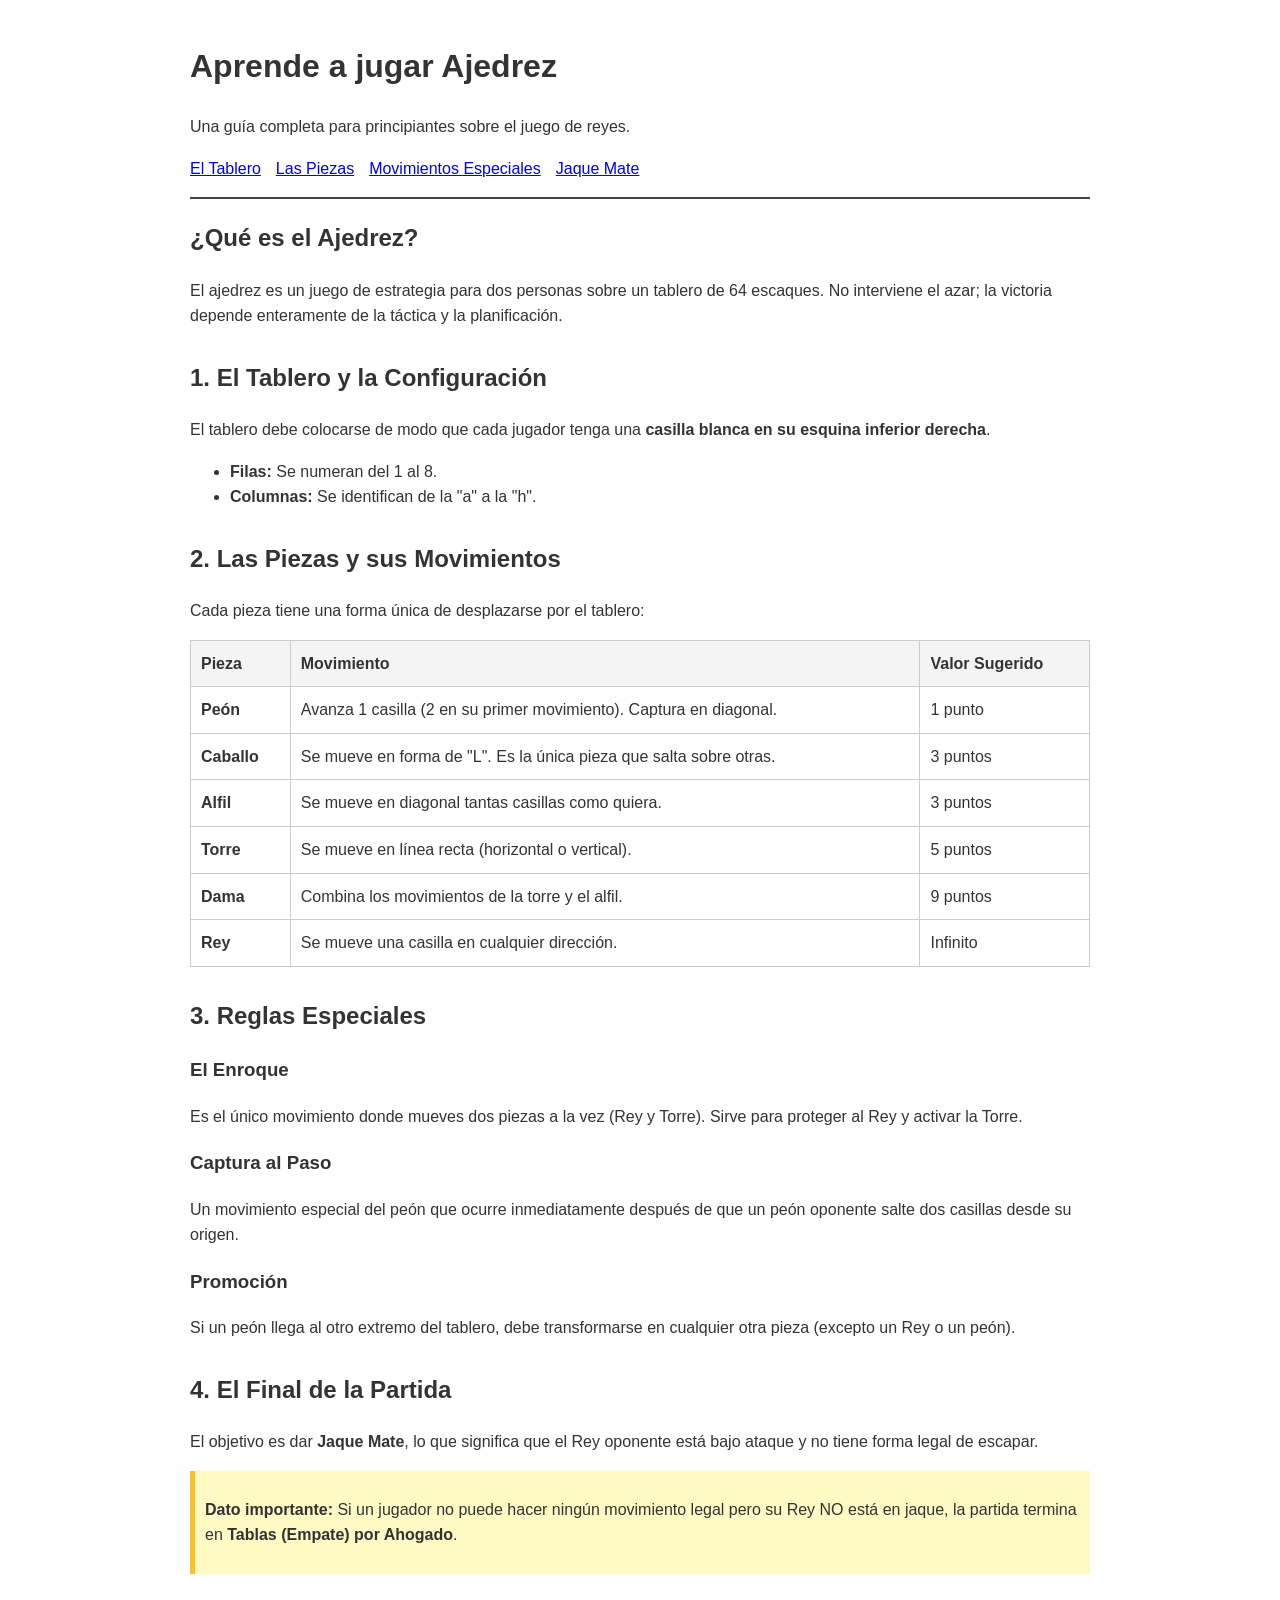
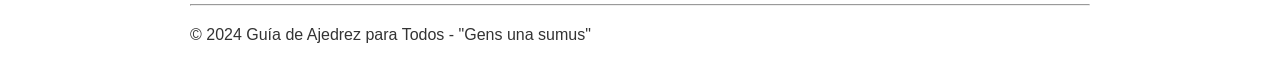
==== JugarChess.html @ 2c33f97e "cambio 1" ====
<!DOCTYPE html>
<html lang="es">
<head>
    <meta charset="UTF-8">
    <meta name="viewport" content="width=device-width, initial-scale=1.0">
    <title>Guía de Ajedrez</title>
    <style>
        body { font-family: sans-serif; line-height: 1.6; color: #333; max-width: 900px; margin: 0 auto; padding: 20px; }
        header { border-bottom: 2px solid #444; margin-bottom: 20px; }
        nav ul { list-style: none; padding: 0; display: flex; gap: 15px; }
        section { margin-bottom: 30px; }
        table { width: 100%; border-collapse: collapse; margin: 15px 0; }
        th, td { border: 1px solid #ccc; padding: 10px; text-align: left; }
        th { background-color: #f4f4f4; }
        .nota { background-color: #fff9c4; padding: 10px; border-left: 5px solid #fbc02d; }
    </style>
</head>
<body>

    <header>
        <h1>Aprende a jugar Ajedrez</h1>
        <p>Una guía completa para principiantes sobre el juego de reyes.</p>
        <nav>
            <ul>
                <li><a href="#tablero">El Tablero</a></li>
                <li><a href="#piezas">Las Piezas</a></li>
                <li><a href="#movimientos">Movimientos Especiales</a></li>
                <li><a href="#objetivo">Jaque Mate</a></li>
            </ul>
        </nav>
    </header>

    <main>
        <!-- Introducción -->
        <section id="introduccion">
            <h2>¿Qué es el Ajedrez?</h2>
            <p>El ajedrez es un juego de estrategia para dos personas sobre un tablero de 64 escaques. No interviene el azar; la victoria depende enteramente de la táctica y la planificación.</p>
        </section>

        <!-- El Tablero -->
        <section id="tablero">
            <h2>1. El Tablero y la Configuración</h2>
            <p>El tablero debe colocarse de modo que cada jugador tenga una <strong>casilla blanca en su esquina inferior derecha</strong>.</p>
            <ul>
                <li><strong>Filas:</strong> Se numeran del 1 al 8.</li>
                <li><strong>Columnas:</strong> Se identifican de la "a" a la "h".</li>
            </ul>
        </section>

        <!-- Las Piezas -->
        <section id="piezas">
            <h2>2. Las Piezas y sus Movimientos</h2>
            <p>Cada pieza tiene una forma única de desplazarse por el tablero:</p>
            
            <table>
                <thead>
                    <tr>
                        <th>Pieza</th>
                        <th>Movimiento</th>
                        <th>Valor Sugerido</th>
                    </tr>
                </thead>
                <tbody>
                    <tr>
                        <td><strong>Peón</strong></td>
                        <td>Avanza 1 casilla (2 en su primer movimiento). Captura en diagonal.</td>
                        <td>1 punto</td>
                    </tr>
                    <tr>
                        <td><strong>Caballo</strong></td>
                        <td>Se mueve en forma de "L". Es la única pieza que salta sobre otras.</td>
                        <td>3 puntos</td>
                    </tr>
                    <tr>
                        <td><strong>Alfil</strong></td>
                        <td>Se mueve en diagonal tantas casillas como quiera.</td>
                        <td>3 puntos</td>
                    </tr>
                    <tr>
                        <td><strong>Torre</strong></td>
                        <td>Se mueve en línea recta (horizontal o vertical).</td>
                        <td>5 puntos</td>
                    </tr>
                    <tr>
                        <td><strong>Dama</strong></td>
                        <td>Combina los movimientos de la torre y el alfil.</td>
                        <td>9 puntos</td>
                    </tr>
                    <tr>
                        <td><strong>Rey</strong></td>
                        <td>Se mueve una casilla en cualquier dirección.</td>
                        <td>Infinito</td>
                    </tr>
                </tbody>
            </table>
        </section>

        <!-- Movimientos Especiales -->
        <section id="movimientos">
            <h2>3. Reglas Especiales</h2>
            <article>
                <h3>El Enroque</h3>
                <p>Es el único movimiento donde mueves dos piezas a la vez (Rey y Torre). Sirve para proteger al Rey y activar la Torre.</p>
            </article>
            <article>
                <h3>Captura al Paso</h3>
                <p>Un movimiento especial del peón que ocurre inmediatamente después de que un peón oponente salte dos casillas desde su origen.</p>
            </article>
            <article>
                <h3>Promoción</h3>
                <p>Si un peón llega al otro extremo del tablero, debe transformarse en cualquier otra pieza (excepto un Rey o un peón).</p>
            </article>
        </section>

        <!-- El Objetivo -->
        <section id="objetivo">
            <h2>4. El Final de la Partida</h2>
            <p>El objetivo es dar <strong>Jaque Mate</strong>, lo que significa que el Rey oponente está bajo ataque y no tiene forma legal de escapar.</p>
            <div class="nota">
                <p><strong>Dato importante:</strong> Si un jugador no puede hacer ningún movimiento legal pero su Rey NO está en jaque, la partida termina en <strong>Tablas (Empate) por Ahogado</strong>.</p>
            </div>
        </section>
    </main>

    <footer>
        <hr>
        <p>&copy; 2024 Guía de Ajedrez para Todos - "Gens una sumus"</p>
    </footer>

</body>
</html>
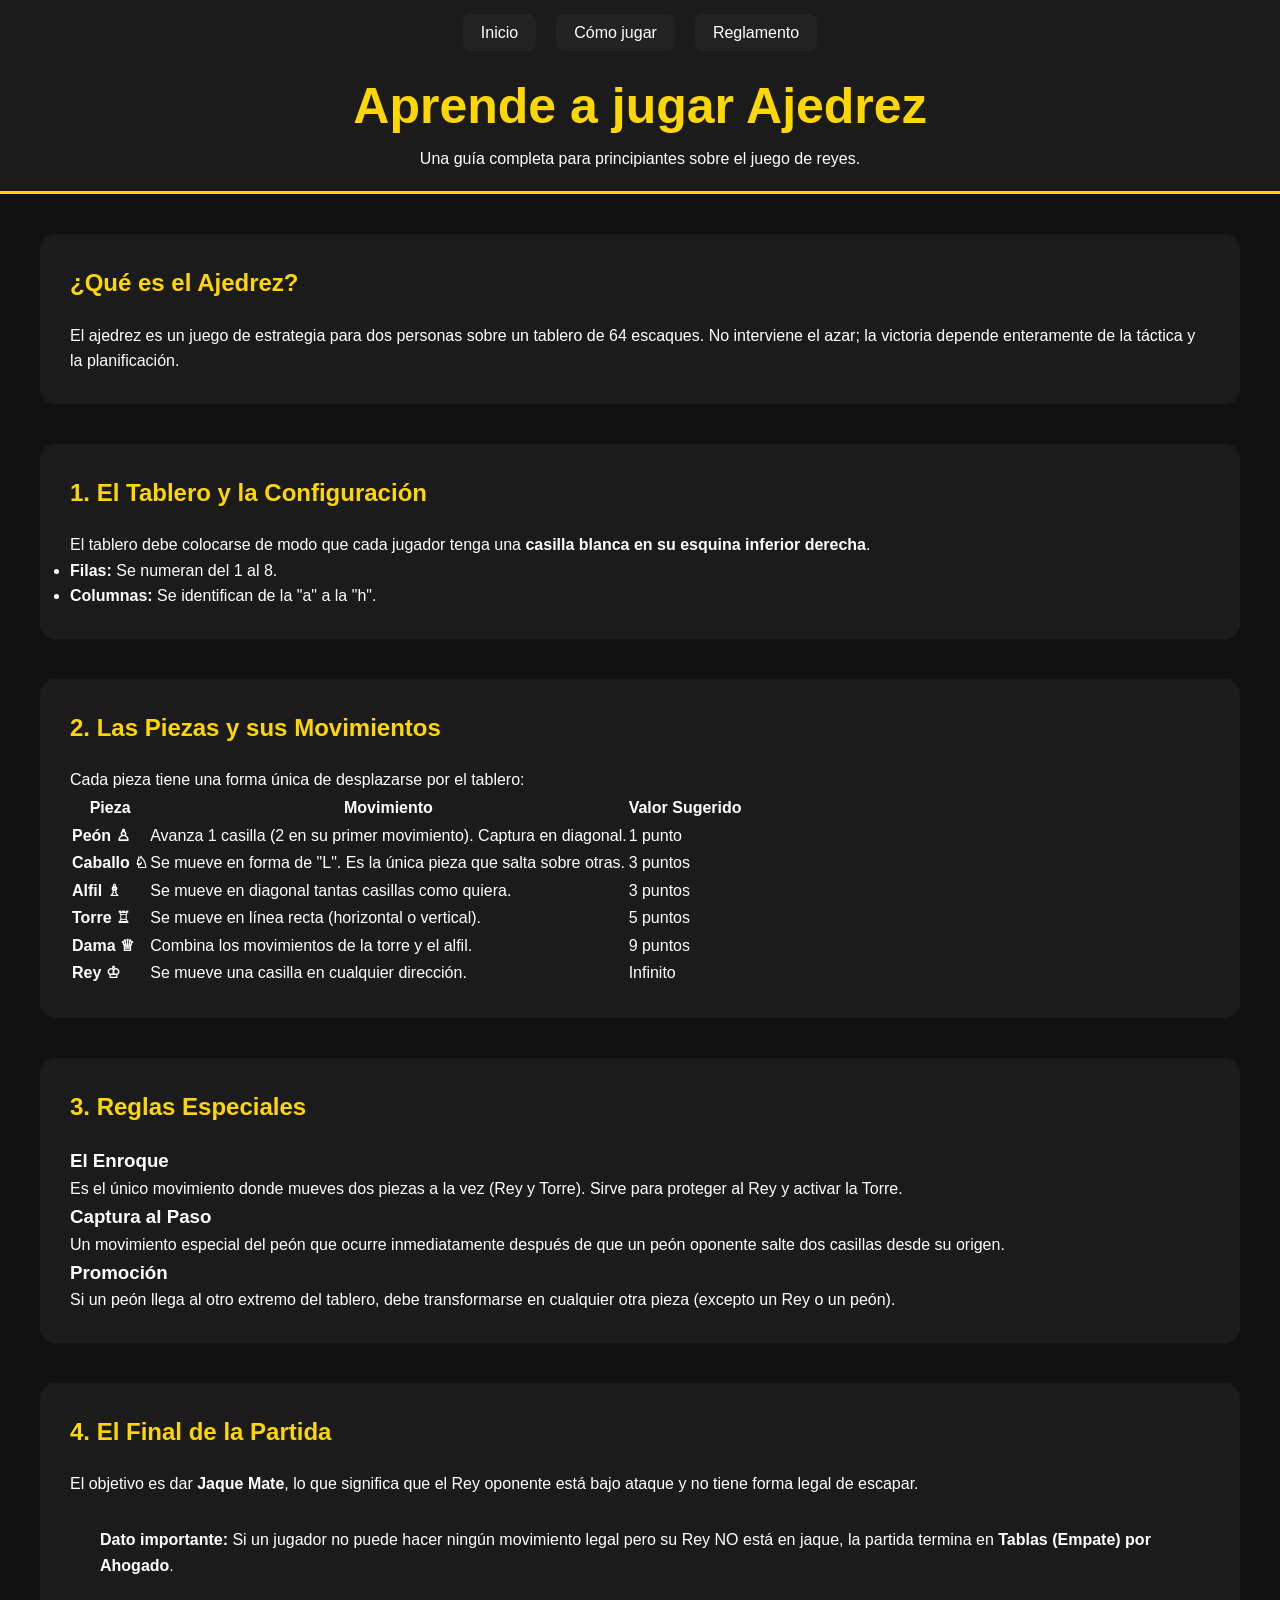
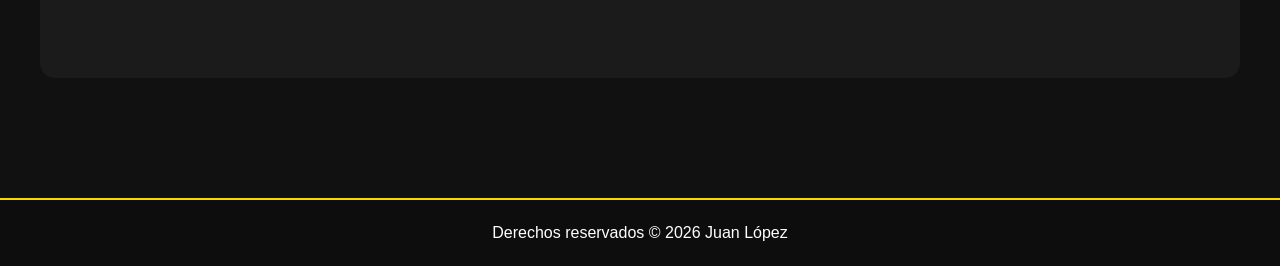
==== commit 7ae70e2a: "arreglando el css para los documentos y jecutando el js" ====
--- a/JugarChess.html
+++ b/JugarChess.html
@@ -1,131 +1,204 @@
 <!DOCTYPE html>
 <html lang="es">
+
 <head>
     <meta charset="UTF-8">
     <meta name="viewport" content="width=device-width, initial-scale=1.0">
-    <title>Guía de Ajedrez</title>
-    <style>
-        body { font-family: sans-serif; line-height: 1.6; color: #333; max-width: 900px; margin: 0 auto; padding: 20px; }
-        header { border-bottom: 2px solid #444; margin-bottom: 20px; }
-        nav ul { list-style: none; padding: 0; display: flex; gap: 15px; }
-        section { margin-bottom: 30px; }
-        table { width: 100%; border-collapse: collapse; margin: 15px 0; }
-        th, td { border: 1px solid #ccc; padding: 10px; text-align: left; }
-        th { background-color: #f4f4f4; }
-        .nota { background-color: #fff9c4; padding: 10px; border-left: 5px solid #fbc02d; }
-    </style>
+    <title>Cómo jugar | Chess.byte</title>
+
+    <link rel="stylesheet" href="styles.css">
 </head>
+
 <body>
 
-    <header>
-        <h1>Aprende a jugar Ajedrez</h1>
-        <p>Una guía completa para principiantes sobre el juego de reyes.</p>
-        <nav>
-            <ul>
-                <li><a href="#tablero">El Tablero</a></li>
-                <li><a href="#piezas">Las Piezas</a></li>
-                <li><a href="#movimientos">Movimientos Especiales</a></li>
-                <li><a href="#objetivo">Jaque Mate</a></li>
-            </ul>
-        </nav>
-    </header>
-
-    <main>
-        <!-- Introducción -->
-        <section id="introduccion">
-            <h2>¿Qué es el Ajedrez?</h2>
-            <p>El ajedrez es un juego de estrategia para dos personas sobre un tablero de 64 escaques. No interviene el azar; la victoria depende enteramente de la táctica y la planificación.</p>
-        </section>
-
-        <!-- El Tablero -->
-        <section id="tablero">
-            <h2>1. El Tablero y la Configuración</h2>
-            <p>El tablero debe colocarse de modo que cada jugador tenga una <strong>casilla blanca en su esquina inferior derecha</strong>.</p>
-            <ul>
-                <li><strong>Filas:</strong> Se numeran del 1 al 8.</li>
-                <li><strong>Columnas:</strong> Se identifican de la "a" a la "h".</li>
-            </ul>
-        </section>
-
-        <!-- Las Piezas -->
-        <section id="piezas">
-            <h2>2. Las Piezas y sus Movimientos</h2>
-            <p>Cada pieza tiene una forma única de desplazarse por el tablero:</p>
-            
-            <table>
-                <thead>
-                    <tr>
-                        <th>Pieza</th>
-                        <th>Movimiento</th>
-                        <th>Valor Sugerido</th>
-                    </tr>
-                </thead>
-                <tbody>
-                    <tr>
-                        <td><strong>Peón</strong></td>
-                        <td>Avanza 1 casilla (2 en su primer movimiento). Captura en diagonal.</td>
-                        <td>1 punto</td>
-                    </tr>
-                    <tr>
-                        <td><strong>Caballo</strong></td>
-                        <td>Se mueve en forma de "L". Es la única pieza que salta sobre otras.</td>
-                        <td>3 puntos</td>
-                    </tr>
-                    <tr>
-                        <td><strong>Alfil</strong></td>
-                        <td>Se mueve en diagonal tantas casillas como quiera.</td>
-                        <td>3 puntos</td>
-                    </tr>
-                    <tr>
-                        <td><strong>Torre</strong></td>
-                        <td>Se mueve en línea recta (horizontal o vertical).</td>
-                        <td>5 puntos</td>
-                    </tr>
-                    <tr>
-                        <td><strong>Dama</strong></td>
-                        <td>Combina los movimientos de la torre y el alfil.</td>
-                        <td>9 puntos</td>
-                    </tr>
-                    <tr>
-                        <td><strong>Rey</strong></td>
-                        <td>Se mueve una casilla en cualquier dirección.</td>
-                        <td>Infinito</td>
-                    </tr>
-                </tbody>
-            </table>
-        </section>
-
-        <!-- Movimientos Especiales -->
-        <section id="movimientos">
-            <h2>3. Reglas Especiales</h2>
-            <article>
-                <h3>El Enroque</h3>
-                <p>Es el único movimiento donde mueves dos piezas a la vez (Rey y Torre). Sirve para proteger al Rey y activar la Torre.</p>
-            </article>
-            <article>
-                <h3>Captura al Paso</h3>
-                <p>Un movimiento especial del peón que ocurre inmediatamente después de que un peón oponente salte dos casillas desde su origen.</p>
-            </article>
-            <article>
-                <h3>Promoción</h3>
-                <p>Si un peón llega al otro extremo del tablero, debe transformarse en cualquier otra pieza (excepto un Rey o un peón).</p>
-            </article>
-        </section>
-
-        <!-- El Objetivo -->
-        <section id="objetivo">
-            <h2>4. El Final de la Partida</h2>
-            <p>El objetivo es dar <strong>Jaque Mate</strong>, lo que significa que el Rey oponente está bajo ataque y no tiene forma legal de escapar.</p>
-            <div class="nota">
-                <p><strong>Dato importante:</strong> Si un jugador no puede hacer ningún movimiento legal pero su Rey NO está en jaque, la partida termina en <strong>Tablas (Empate) por Ahogado</strong>.</p>
-            </div>
-        </section>
-    </main>
-
-    <footer>
-        <hr>
-        <p>&copy; 2024 Guía de Ajedrez para Todos - "Gens una sumus"</p>
-    </footer>
+<header id="mi-encabezado">
+
+    <nav class="navbar">
+
+        <ul class="navbar__links">
+            <li><a href="index.html">Inicio</a></li>
+            <li><a href="jugarchess.html">Cómo jugar</a></li>
+            <li><a href="Reglamento.html">Reglamento</a></li>
+        </ul>
+
+    </nav>
+
+    <h1>Aprende a jugar Ajedrez</h1>
+    <p>Una guía completa para principiantes sobre el juego de reyes.</p>
+
+</header>
+
+<main>
+
+    <!-- Introducción -->
+    <section class="contenido" id="introduccion">
+
+        <h2>¿Qué es el Ajedrez?</h2>
+
+        <p>
+            El ajedrez es un juego de estrategia para dos personas sobre un tablero de 64 escaques.
+            No interviene el azar; la victoria depende enteramente de la táctica y la planificación.
+        </p>
+
+    </section>
+
+    <!-- El Tablero -->
+    <section class="contenido" id="tablero">
+
+        <h2>1. El Tablero y la Configuración</h2>
+
+        <p>
+            El tablero debe colocarse de modo que cada jugador tenga una
+            <strong>casilla blanca en su esquina inferior derecha</strong>.
+        </p>
+
+        <ul>
+            <li><strong>Filas:</strong> Se numeran del 1 al 8.</li>
+            <li><strong>Columnas:</strong> Se identifican de la "a" a la "h".</li>
+        </ul>
+
+    </section>
+
+    <!-- Las Piezas -->
+    <section class="contenido" id="piezas">
+
+        <h2>2. Las Piezas y sus Movimientos</h2>
+
+        <p>
+            Cada pieza tiene una forma única de desplazarse por el tablero:
+        </p>
+
+        <table>
+
+            <thead>
+                <tr>
+                    <th>Pieza</th>
+                    <th>Movimiento</th>
+                    <th>Valor Sugerido</th>
+                </tr>
+            </thead>
+
+            <tbody>
+
+                <tr>
+                    <td><strong>Peón ♙</strong></td>
+                    <td>Avanza 1 casilla (2 en su primer movimiento). Captura en diagonal.</td>
+                    <td>1 punto</td>
+                </tr>
+
+                <tr>
+                    <td><strong>Caballo ♘</strong></td>
+                    <td>Se mueve en forma de "L". Es la única pieza que salta sobre otras.</td>
+                    <td>3 puntos</td>
+                </tr>
+
+                <tr>
+                    <td><strong>Alfil ♗</strong></td>
+                    <td>Se mueve en diagonal tantas casillas como quiera.</td>
+                    <td>3 puntos</td>
+                </tr>
+
+                <tr>
+                    <td><strong>Torre ♖</strong></td>
+                    <td>Se mueve en línea recta (horizontal o vertical).</td>
+                    <td>5 puntos</td>
+                </tr>
+
+                <tr>
+                    <td><strong>Dama ♕</strong></td>
+                    <td>Combina los movimientos de la torre y el alfil.</td>
+                    <td>9 puntos</td>
+                </tr>
+
+                <tr>
+                    <td><strong>Rey ♔</strong></td>
+                    <td>Se mueve una casilla en cualquier dirección.</td>
+                    <td>Infinito</td>
+                </tr>
+
+            </tbody>
+
+        </table>
+
+    </section>
+
+    <!-- Reglas especiales -->
+    <section class="contenido" id="movimientos">
+
+        <h2>3. Reglas Especiales</h2>
+
+        <article>
+
+            <h3>El Enroque</h3>
+
+            <p>
+                Es el único movimiento donde mueves dos piezas a la vez
+                (Rey y Torre). Sirve para proteger al Rey y activar la Torre.
+            </p>
+
+        </article>
+
+        <article>
+
+            <h3>Captura al Paso</h3>
+
+            <p>
+                Un movimiento especial del peón que ocurre inmediatamente después
+                de que un peón oponente salte dos casillas desde su origen.
+            </p>
+
+        </article>
+
+        <article>
+
+            <h3>Promoción</h3>
+
+            <p>
+                Si un peón llega al otro extremo del tablero,
+                debe transformarse en cualquier otra pieza
+                (excepto un Rey o un peón).
+            </p>
+
+        </article>
+
+    </section>
+
+    <!-- Objetivo -->
+    <section class="contenido" id="objetivo">
+
+        <h2>4. El Final de la Partida</h2>
+
+        <p>
+            El objetivo es dar <strong>Jaque Mate</strong>,
+            lo que significa que el Rey oponente está bajo ataque
+            y no tiene forma legal de escapar.
+        </p>
+
+        <div class="contenido">
+
+            <p>
+                <strong>Dato importante:</strong>
+                Si un jugador no puede hacer ningún movimiento legal
+                pero su Rey NO está en jaque,
+                la partida termina en
+                <strong>Tablas (Empate) por Ahogado</strong>.
+            </p>
+
+        </div>
+
+    </section>
+
+</main>
+
+<footer class="footer">
+
+    <p>
+       Derechos reservados © 2026 Juan López
+    </p>
+
+</footer>
+
+<script src="script.js"></script>
 
 </body>
 </html>
--- a/styles.css
+++ b/styles.css
@@ -0,0 +1,210 @@
+/* =========================
+STYLES.CSS COMPLETO
+========================= */
+
+*{
+    margin:0;
+    padding:0;
+    box-sizing:border-box;
+}
+
+body{
+    font-family:Arial, Helvetica, sans-serif;
+    background:#111;
+    color:white;
+    line-height:1.6;
+}
+
+#mi-encabezado{
+    background:#1b1b1b;
+    padding:20px;
+    text-align:center;
+    border-bottom:3px solid gold;
+}
+
+.navbar{
+    margin-bottom:20px;
+}
+
+.navbar__links{
+    list-style:none;
+    display:flex;
+    justify-content:center;
+    gap:20px;
+    flex-wrap:wrap;
+}
+
+.navbar__links a{
+    color:white;
+    text-decoration:none;
+    background:#222;
+    padding:10px 18px;
+    border-radius:8px;
+    transition:0.3s;
+}
+
+.navbar__links a:hover{
+    background:gold;
+    color:black;
+}
+
+h1{
+    color:gold;
+    font-size:50px;
+}
+
+h2{
+    color:gold;
+    margin-bottom:20px;
+}
+
+main{
+    padding:40px;
+}
+
+.contenido{
+    background:#1b1b1b;
+    padding:30px;
+    border-radius:15px;
+    margin-bottom:40px;
+}
+
+.hero__board-container{
+    display:flex;
+    justify-content:center;
+    margin-top:30px;
+}
+
+.chess-board{
+    display:grid;
+    grid-template-columns:repeat(8,70px);
+    border:4px solid gold;
+}
+
+.chess-board__square{
+    width:70px;
+    height:70px;
+    display:flex;
+    justify-content:center;
+    align-items:center;
+    font-size:40px;
+    cursor:pointer;
+}
+
+.light{
+    background:#f0d9b5;
+}
+
+.dark{
+    background:#b58863;
+}
+
+.selected{
+    outline:4px solid red;
+}
+
+button{
+    background:gold;
+    color:black;
+    border:none;
+    padding:12px 20px;
+    border-radius:8px;
+    cursor:pointer;
+    font-weight:bold;
+}
+
+button:hover{
+    background:white;
+}
+
+.pieces-grid{
+    display:flex;
+    justify-content:center;
+    flex-wrap:wrap;
+    gap:20px;
+    margin-top:30px;
+}
+
+.piece-btn{
+    background:#1e1e1e;
+    border:2px solid gold;
+    color:white;
+    padding:20px;
+    width:120px;
+    border-radius:12px;
+    transition:0.3s;
+}
+
+.piece-btn:hover{
+    transform:scale(1.05);
+    background:gold;
+    color:black;
+}
+
+.piece-btn__symbol{
+    font-size:40px;
+    display:block;
+}
+
+.piece-btn__label{
+    display:block;
+    margin-top:10px;
+}
+
+.piece-info-panel{
+    margin-top:30px;
+    background:#1b1b1b;
+    padding:25px;
+    border-radius:15px;
+    display:none;
+    border:2px solid gold;
+}
+
+.piece-info-panel.visible{
+    display:block;
+}
+
+footer{
+    background:#0d0d0d;
+    padding:20px;
+    text-align:center;
+    border-top:2px solid gold;
+    margin-top:40px;
+}
+
+#toast-container{
+    position:fixed;
+    bottom:20px;
+    right:20px;
+}
+
+.toast{
+    background:#222;
+    color:white;
+    padding:15px 20px;
+    margin-top:10px;
+    border-left:5px solid gold;
+    border-radius:8px;
+}
+
+@media(max-width:768px){
+
+    .chess-board{
+        grid-template-columns:repeat(8,40px);
+    }
+
+    .chess-board__square{
+        width:40px;
+        height:40px;
+        font-size:24px;
+    }
+
+    h1{
+        font-size:35px;
+    }
+
+    main{
+        padding:20px;
+    }
+
+}
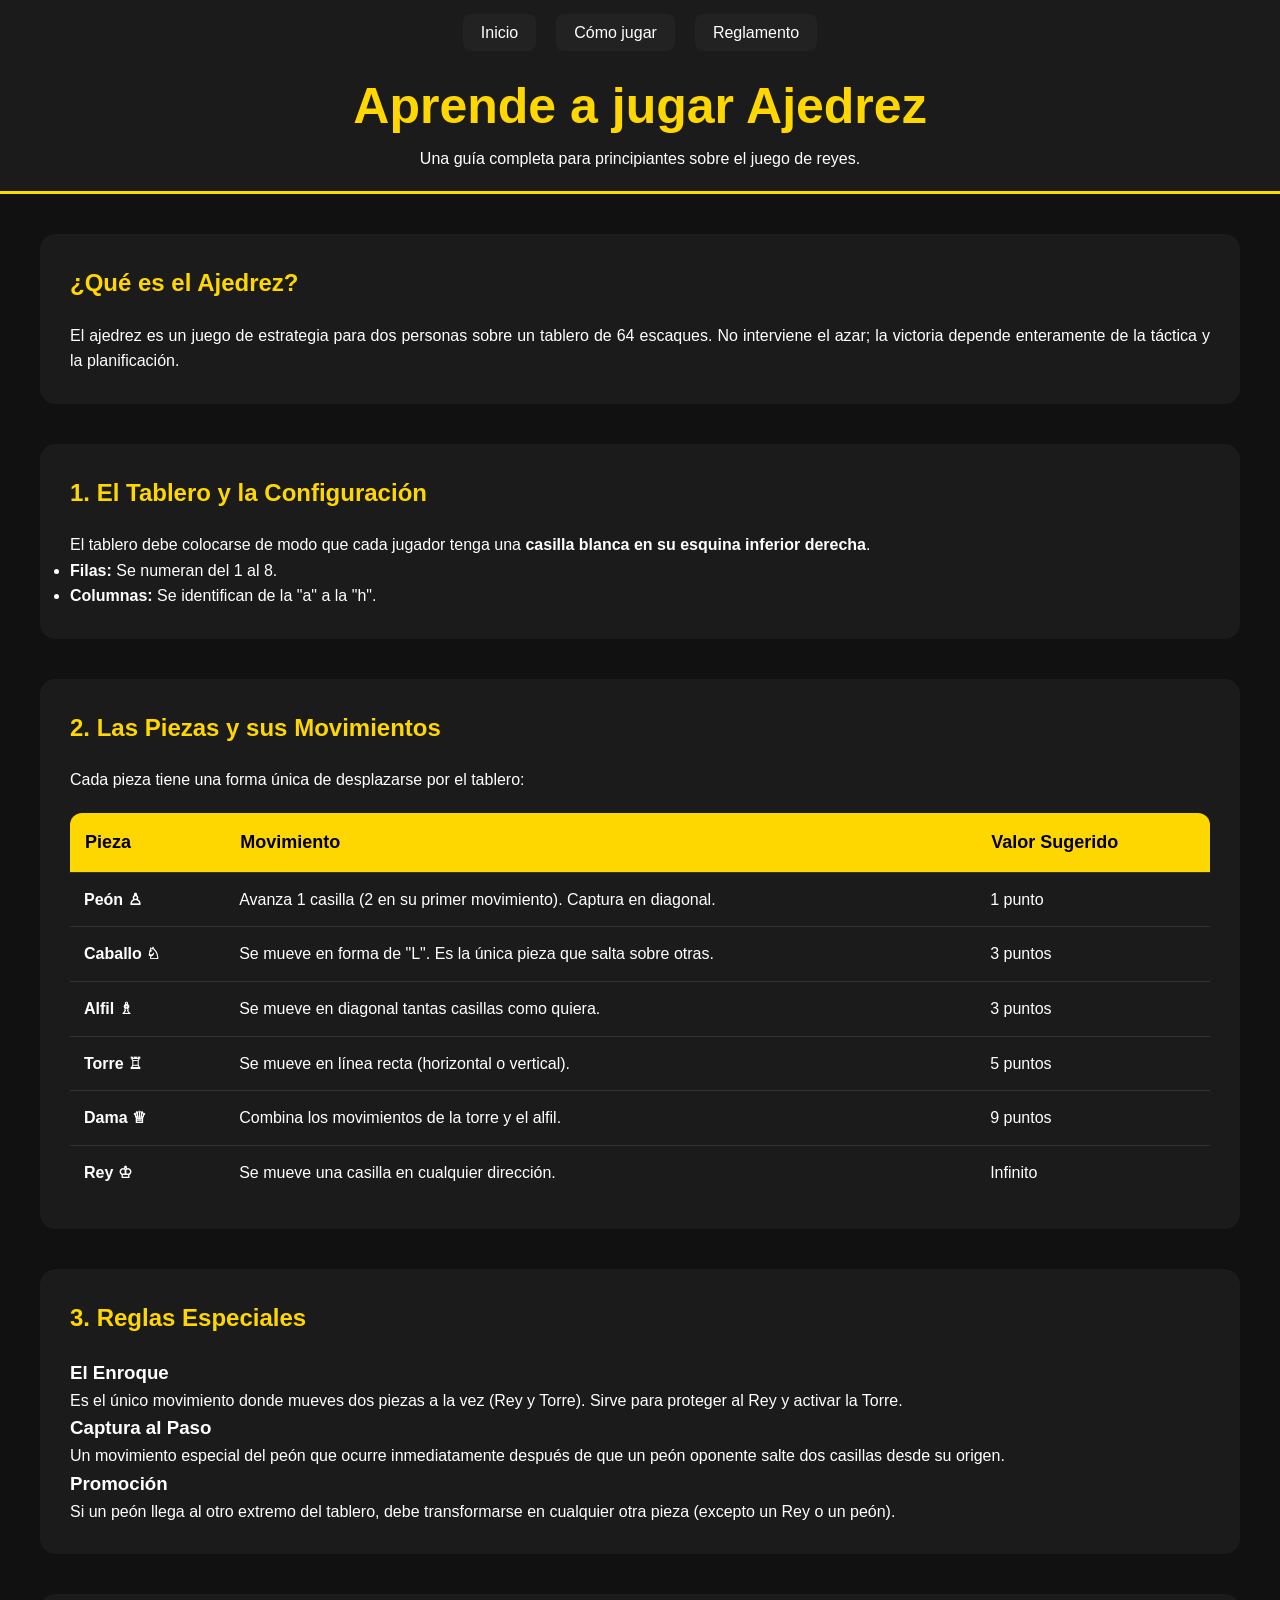
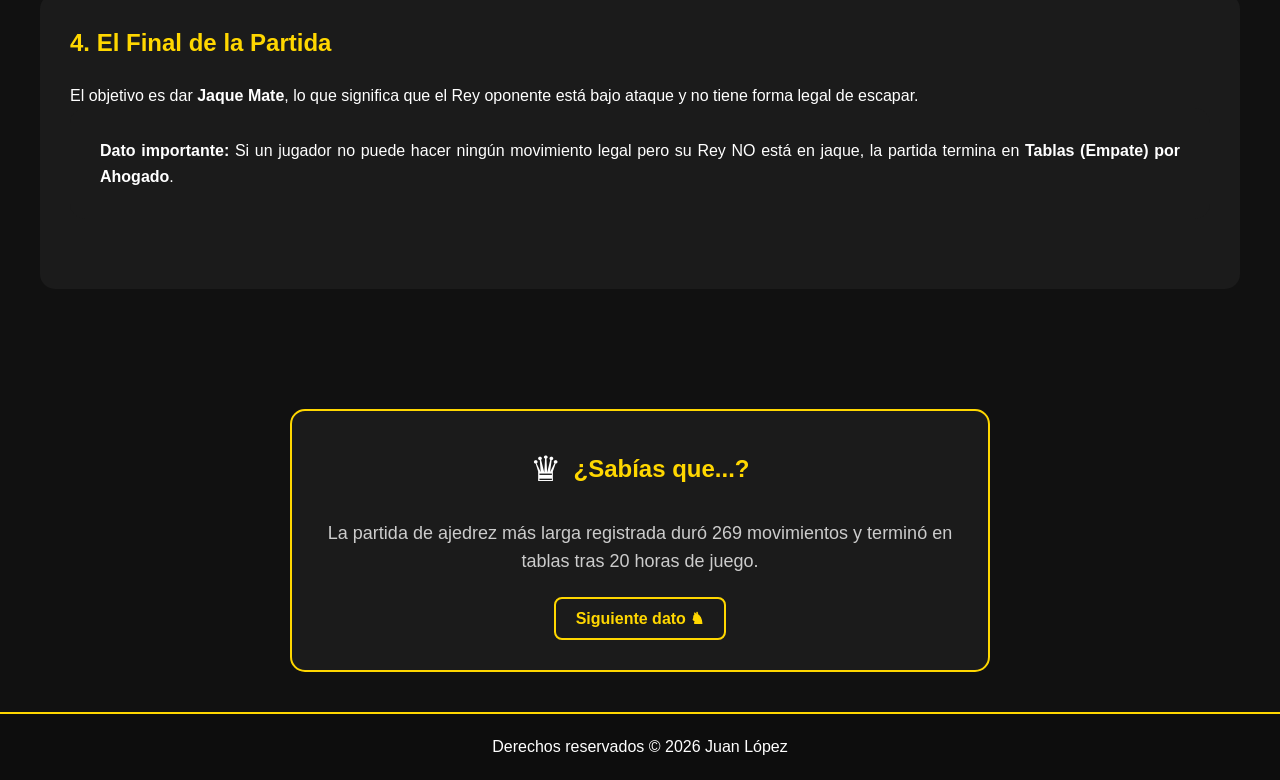
==== commit f8d0f9b7: "agregando dato curioso al final de cada página para maás dinamismo" ====
--- a/JugarChess.html
+++ b/JugarChess.html
@@ -17,7 +17,7 @@
 
         <ul class="navbar__links">
             <li><a href="index.html">Inicio</a></li>
-            <li><a href="jugarchess.html">Cómo jugar</a></li>
+            <li><a href="JugarChess.html">Cómo jugar</a></li>
             <li><a href="Reglamento.html">Reglamento</a></li>
         </ul>
 
@@ -190,6 +190,18 @@
 
 </main>
 
+<!-- =========================
+     DATO CURIOSO DINÁMICO
+     ========================= -->
+<section class="chess-fact-dynamic" id="chess-fact-box">
+    <div class="chess-fact-dynamic__header">
+        <span class="chess-fact-dynamic__icon">♛</span>
+        <h2>¿Sabías que...?</h2>
+    </div>
+    <p class="chess-fact-dynamic__text" id="fact-text">Cargando dato...</p>
+    <button class="chess-fact-dynamic__btn" id="next-fact-btn">Siguiente dato ♞</button>
+</section>
+
 <footer class="footer">
 
     <p>
--- a/styles.css
+++ b/styles.css
@@ -67,6 +67,7 @@
     padding:30px;
     border-radius:15px;
     margin-bottom:40px;
+    text-align:justify;
 }
 
 .hero__board-container{
@@ -207,4 +208,197 @@
         padding:20px;
     }
 
+}
+
+/* =========================
+TABLAS
+========================= */
+
+table{
+    width:100%;
+    border-collapse:collapse;
+    margin-top:20px;
+    overflow:hidden;
+    border-radius:12px;
+    background:#1b1b1b;
+}
+
+thead{
+    background:gold;
+    color:black;
+}
+
+th{
+    padding:15px;
+    text-align:left;
+    font-size:18px;
+}
+
+td{
+    padding:14px;
+    border-top:1px solid #333;
+}
+
+tbody tr{
+    transition:0.3s;
+}
+
+tbody tr:hover{
+    background:#2a2a2a;
+}
+
+/* =========================
+RESPONSIVE TABLA
+========================= */
+
+@media(max-width:768px){
+
+    table{
+        display:block;
+        overflow-x:auto;
+        white-space:nowrap;
+    }
+
+}
+
+/* =========================
+TRANSICIÓN SUAVE DE PÁGINAS
+========================= */
+
+body {
+    opacity: 0;
+    transform: translateY(8px);
+    filter: blur(2px);
+    transition: opacity 0.65s cubic-bezier(0.22, 1, 0.36, 1),
+                transform 0.65s cubic-bezier(0.22, 1, 0.36, 1),
+                filter 0.65s cubic-bezier(0.22, 1, 0.36, 1);
+    will-change: opacity, transform, filter;
+}
+
+body.page-loaded {
+    opacity: 1;
+    transform: translateY(0);
+    filter: blur(0);
+}
+
+body.page-leave {
+    opacity: 0;
+    transform: translateY(-6px);
+    filter: blur(3px);
+}
+
+/* 🔥 EVITA “SALTOS RAROS” EN MÓVIL */
+@media (max-width: 768px) {
+    body {
+        transform: translateY(5px);
+    }
+}
+
+@media (max-width: 768px) {
+
+    main {
+        padding: 15px;
+    }
+
+    .contenido {
+        padding: 18px;
+    }
+
+    .navbar__links {
+        gap: 10px;
+    }
+
+    .navbar__links a {
+        padding: 8px 12px;
+        font-size: 14px;
+    }
+
+    h1 {
+        font-size: 32px;
+    }
+
+    h2 {
+        font-size: 22px;
+    }
+
+}
+
+/* =========================
+DATO CURIOSO DINÁMICO
+========================= */
+
+.chess-fact-dynamic{
+    background:#1b1b1b;
+    padding:30px;
+    border-radius:15px;
+    margin-top:40px;
+    border:2px solid gold;
+    text-align:center;
+    max-width:700px; /* Para que no sea tan ancho en pantallas grandes */
+    margin-left:auto;
+    margin-right:auto;
+}
+
+.chess-fact-dynamic__header{
+    display:flex;
+    align-items:center;
+    justify-content:center;
+    gap:12px;
+    margin-bottom:20px;
+}
+
+.chess-fact-dynamic__icon{
+    font-size:35px;
+}
+
+.chess-fact-dynamic__header h2{
+    margin:0; /* Quitamos el margin por defecto del h2 */
+    font-size:24px;
+}
+
+.chess-fact-dynamic__text{
+    font-size:18px;
+    color:#ccc;
+    min-height:60px; /* Esto evita que el cuadro salte cuando el texto es más corto o largo */
+    display:flex;
+    align-items:center;
+    justify-content:center;
+    transition: opacity 0.4s ease; /* Animación suave al cambiar */
+}
+
+.chess-fact-dynamic__text.fade-out{
+    opacity:0; /* Clase que oculta el texto */
+}
+
+.chess-fact-dynamic__btn{
+    margin-top:20px;
+    background:transparent;
+    border:2px solid gold;
+    color:gold;
+    padding:10px 20px;
+    border-radius:8px;
+    cursor:pointer;
+    font-weight:bold;
+    font-size:16px;
+    transition:0.3s;
+}
+
+.chess-fact-dynamic__btn:hover{
+    background:gold;
+    color:black;
+    transform:scale(1.05);
+}
+
+/* Responsive */
+@media(max-width:768px){
+    .chess-fact-dynamic{
+        padding:20px;
+        margin-top:30px;
+    }
+    .chess-fact-dynamic__header h2{
+        font-size:20px;
+    }
+    .chess-fact-dynamic__text{
+        font-size:16px;
+    }
 }
